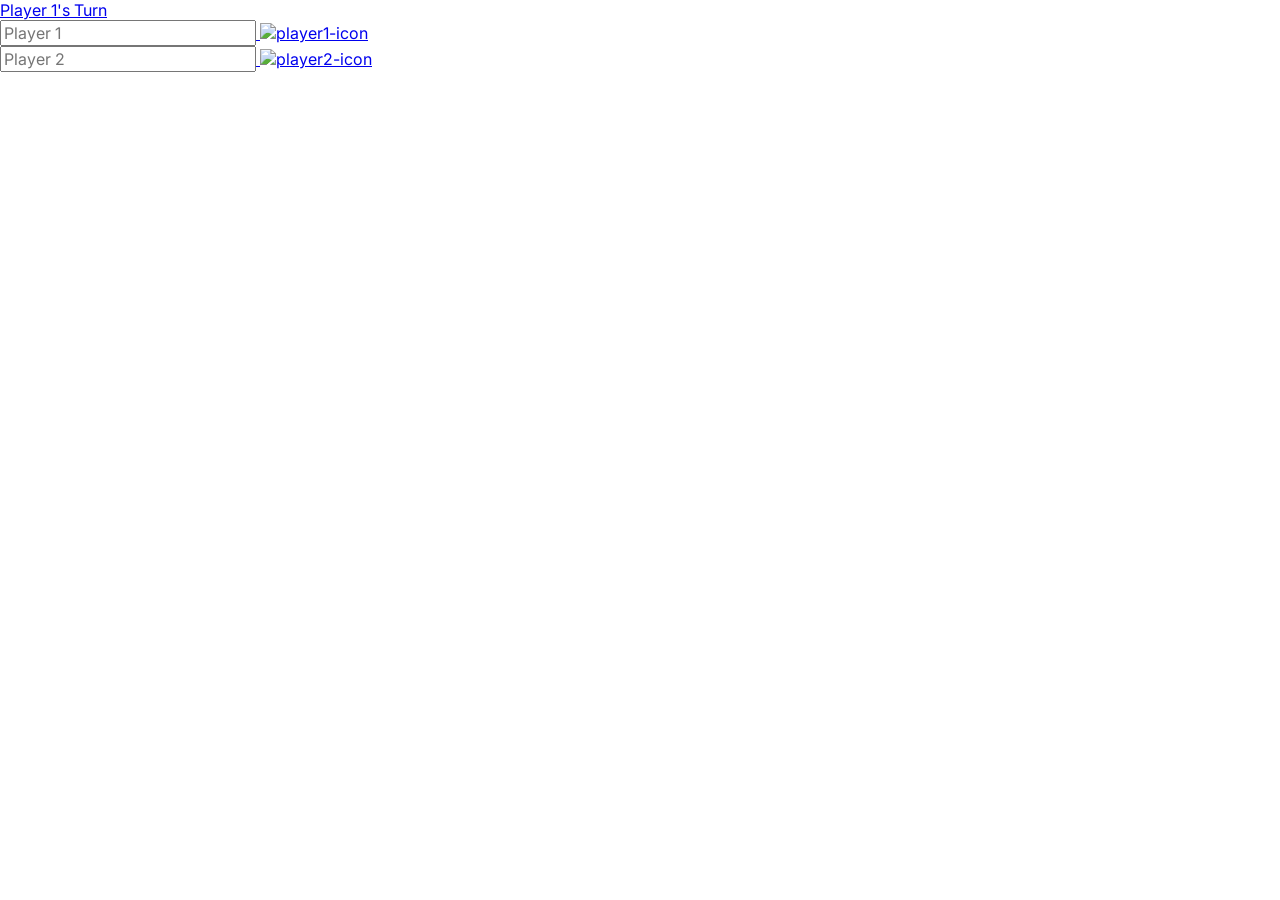
==== main.html @ ab5ca29b "First commit" ====
<!DOCTYPE html>
<html lang="en">
<head>
    <meta charset="UTF-8">
    <meta name="viewport" content="width=device-width, initial-scale=1.0">
    <link rel="stylesheet" href="css/fontello.css">
    <link rel="stylesheet" href="css/style.css">
    <link rel="preconnect" href="https://fonts.googleapis.com">
    <link rel="preconnect" href="https://fonts.gstatic.com" crossorigin>
    <link href="https://fonts.googleapis.com/css2?family=Inter:wght@100..900&display=swap" rel="stylesheet">
    <link rel="icon" href="img/favicon.png" type="image/x-icon">
    <script src="script.js" defer></script>
    <title>Tic-tac-toe</title>
</head>
<body>
    <div class="credits"><a href="https://github.com/luciavu/tic-tac-toe" target="_blank"><i class="icon-github-circled"></i></div>
    <header>
        <div id="game-state">Player 1's Turn</div>
    </header>
    <main>
        <section id="player1">
            <input type="text" placeholder="Player 1" id="player1-name">
            <img src="" alt="player1-icon">
        </section>
        <section id="gameboard">
            <div class="grid">
                <div class="cell" data-index="0"></div>
                <div class="cell" data-index="1"></div>
                <div class="cell" data-index="2"></div>
                <div class="cell" data-index="3"></div>
                <div class="cell" data-index="4"></div>
                <div class="cell" data-index="5"></div>
                <div class="cell" data-index="6"></div>
                <div class="cell" data-index="7"></div>
                <div class="cell" data-index="8"></div>
            </div>
        </section>
        <section id="player2">
            <input type="text" placeholder="Player 2" id="player2-name">
            <img src="" alt="player2-icon">
        </section>
    </main>
</body>
</html>
---- css/style.css ----
* {
    font-family: Inter, Arial, Cambria;
    font-size: 16px;
    box-sizing: border-box;
}

body {
    margin: 0;
}
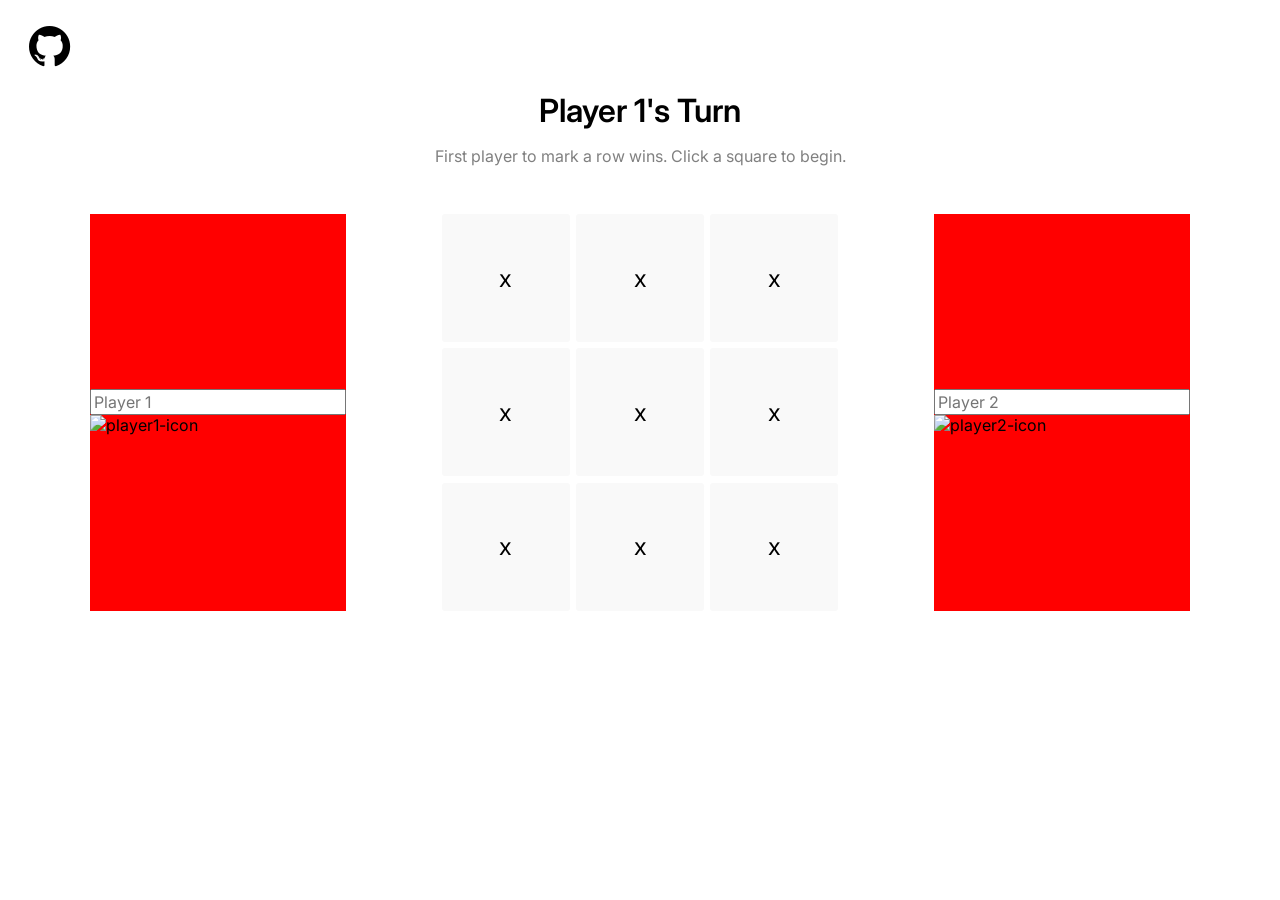
==== commit 35ca4346: "Add base design" ====
--- a/main.html
+++ b/main.html
@@ -13,31 +13,32 @@
     <title>Tic-tac-toe</title>
 </head>
 <body>
-    <div class="credits"><a href="https://github.com/luciavu/tic-tac-toe" target="_blank"><i class="icon-github-circled"></i></div>
+    <div class="credits"><a href="https://github.com/luciavu/tic-tac-toe" target="_blank"><i class="icon-github-circled"></i></a></div>
     <header>
         <div id="game-state">Player 1's Turn</div>
+        <div class="rules">First player to mark a row wins. Click a square to begin. </div>    
     </header>
     <main>
-        <section id="player1">
+        <section id="player1" class="player">
             <input type="text" placeholder="Player 1" id="player1-name">
-            <img src="" alt="player1-icon">
+            <img src="img/player1-idle.jpeg" alt="player1-icon">
         </section>
         <section id="gameboard">
             <div class="grid">
-                <div class="cell" data-index="0"></div>
-                <div class="cell" data-index="1"></div>
-                <div class="cell" data-index="2"></div>
-                <div class="cell" data-index="3"></div>
-                <div class="cell" data-index="4"></div>
-                <div class="cell" data-index="5"></div>
-                <div class="cell" data-index="6"></div>
-                <div class="cell" data-index="7"></div>
-                <div class="cell" data-index="8"></div>
+                <div class="cell" data-index="0">x</div>
+                <div class="cell" data-index="1">x</div>
+                <div class="cell" data-index="2">x</div>
+                <div class="cell" data-index="3">x</div>
+                <div class="cell" data-index="4">x</div>
+                <div class="cell" data-index="5">x</div>
+                <div class="cell" data-index="6">x</div>
+                <div class="cell" data-index="7">x</div>
+                <div class="cell" data-index="8">x</div>
             </div>
         </section>
-        <section id="player2">
+        <section id="player2" class="player">
             <input type="text" placeholder="Player 2" id="player2-name">
-            <img src="" alt="player2-icon">
+            <img src="img/player2-idle.jpeg" alt="player2-icon" class="player2-icon">
         </section>
     </main>
 </body>
--- a/css/fontello.css
+++ b/css/fontello.css
@@ -0,0 +1,60 @@
+@font-face {
+  font-family: 'fontello';
+  src: url('../font/fontello.eot?93785398');
+  src: url('../font/fontello.eot?93785398#iefix') format('embedded-opentype'),
+       url('../font/fontello.woff2?93785398') format('woff2'),
+       url('../font/fontello.woff?93785398') format('woff'),
+       url('../font/fontello.ttf?93785398') format('truetype'),
+       url('../font/fontello.svg?93785398#fontello') format('svg');
+  font-weight: normal;
+  font-style: normal;
+}
+/* Chrome hack: SVG is rendered more smooth in Windozze. 100% magic, uncomment if you need it. */
+/* Note, that will break hinting! In other OS-es font will be not as sharp as it could be */
+/*
+@media screen and (-webkit-min-device-pixel-ratio:0) {
+  @font-face {
+    font-family: 'fontello';
+    src: url('../font/fontello.svg?93785398#fontello') format('svg');
+  }
+}
+*/
+[class^="icon-"]:before, [class*=" icon-"]:before {
+  font-family: "fontello";
+  font-style: normal;
+  font-weight: normal;
+  speak: never;
+
+  display: inline-block;
+  text-decoration: inherit;
+  width: 1em;
+  margin-right: .2em;
+  text-align: center;
+  /* opacity: .8; */
+
+  /* For safety - reset parent styles, that can break glyph codes*/
+  font-variant: normal;
+  text-transform: none;
+
+  /* fix buttons height, for twitter bootstrap */
+  line-height: 1em;
+
+  /* Animation center compensation - margins should be symmetric */
+  /* remove if not needed */
+  margin-left: .2em;
+
+  /* you can be more comfortable with increased icons size */
+  /* font-size: 120%; */
+
+  /* Font smoothing. That was taken from TWBS */
+  -webkit-font-smoothing: antialiased;
+  -moz-osx-font-smoothing: grayscale;
+
+  /* Uncomment for 3D effect */
+  /* text-shadow: 1px 1px 1px rgba(127, 127, 127, 0.3); */
+}
+
+.icon-pencil:before { content: '\e800'; } /* '' */
+.icon-cancel-2:before { content: '\e802'; } /* '' */
+.icon-github-circled:before { content: '\f09b'; } /* '' */
+.icon-circle-empty:before { content: '\f10c'; } /* '' */
--- a/css/style.css
+++ b/css/style.css
@@ -6,4 +6,74 @@
 
 body {
     margin: 0;
+}
+
+img {
+    max-width: 10rem;
+}
+
+a {
+    text-decoration: none;
+    color: black;
+}
+
+.credits {
+    padding: 1rem;
+}
+
+.icon-github-circled {
+    font-size: 3rem;
+}
+
+.player2-icon {
+    max-width: 8rem;
+}
+
+header {
+    display: flex;
+    width: 100%;
+    flex-direction: column;
+    justify-content: center;
+    align-items: center;
+}
+
+#game-state {
+    font-size: 2rem;
+    font-weight: 600;
+}
+.rules {
+    padding-top: 1rem;
+    color:grey
+}
+
+main {
+    display: flex;
+    justify-content: center;
+    padding-top: 3rem;
+    gap: 6rem;
+
+}
+
+.grid {
+    display: grid;
+    grid-template-columns: repeat(3, 8rem);
+    grid-template-rows: repeat(3, 8rem);
+    gap: 0.4rem;  
+}
+
+.cell {
+    background-color: #f9f9f9;   
+    border-radius: 0.2rem;
+    display: flex;
+    justify-content: center;
+    align-items: center;
+    font-size: 1.5rem;
+    cursor: pointer;
+}
+
+.player {
+    display: flex;
+    flex-direction: column;
+    background-color: red;
+    justify-content: center;
 }
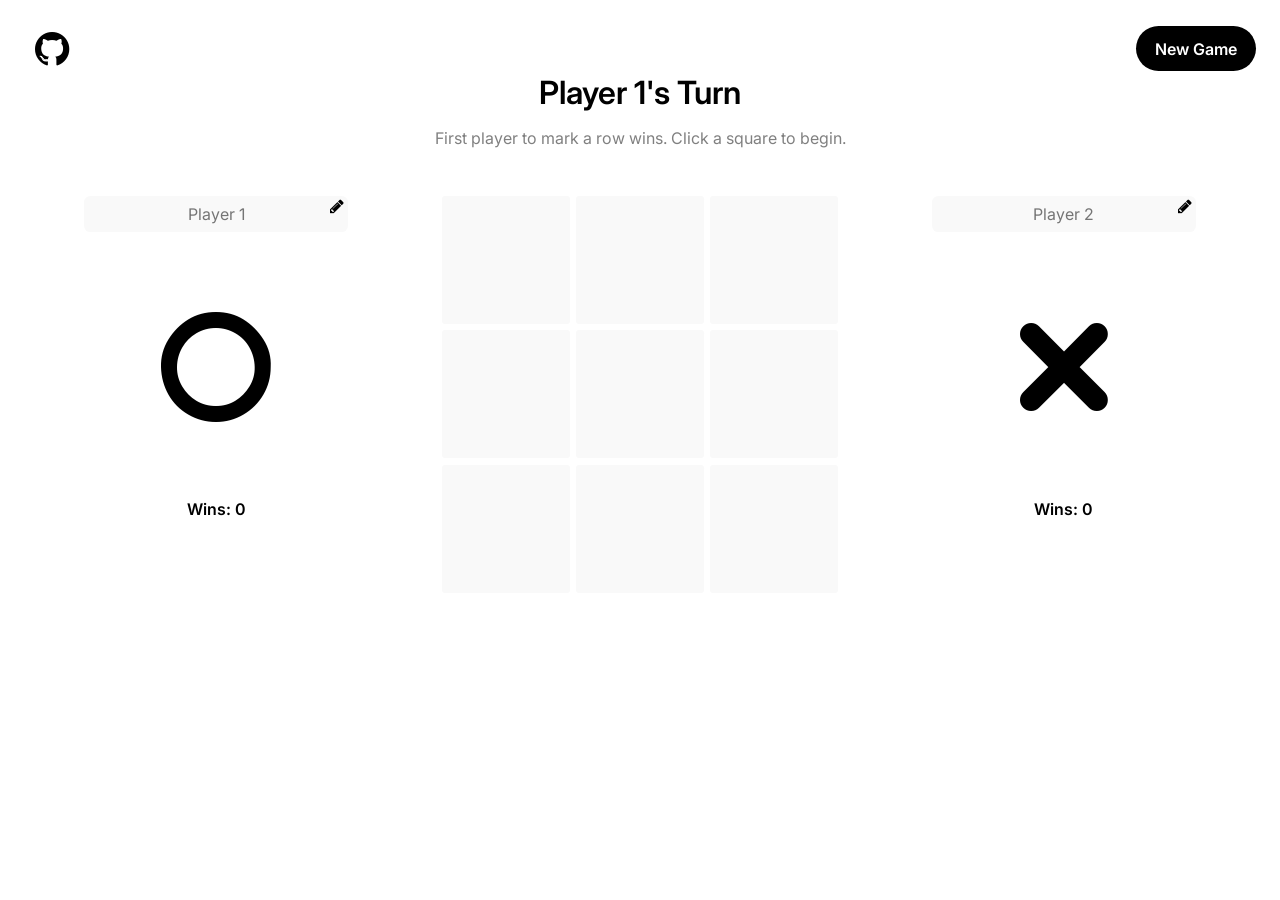
==== commit 01843f6b: "Move event listeners to JS" ====
--- a/main.html
+++ b/main.html
@@ -10,36 +10,42 @@
     <link href="https://fonts.googleapis.com/css2?family=Inter:wght@100..900&display=swap" rel="stylesheet">
     <link rel="icon" href="img/favicon.png" type="image/x-icon">
     <script src="script.js" defer></script>
-    <title>Tic-tac-toe</title>
+    <title>Tic Tac Toe</title>
 </head>
 <body>
-    <div class="credits"><a href="https://github.com/luciavu/tic-tac-toe" target="_blank"><i class="icon-github-circled"></i></a></div>
+    <div class="menu">
+        <a href="https://github.com/luciavu/tic-tac-toe" target="_blank">
+            <i class="icon-github-circled"></i>
+        </a>
+        <button onclick="newGame();">New Game</button>
+    </div>
+    
     <header>
         <div id="game-state">Player 1's Turn</div>
         <div class="rules">First player to mark a row wins. Click a square to begin. </div>    
     </header>
     <main>
         <section id="player1" class="player">
-            <input type="text" placeholder="Player 1" id="player1-name">
-            <img src="img/player1-idle.jpeg" alt="player1-icon">
+            <div class="input-container">
+                <i class="icon-pencil"></i>
+                <input type="text" placeholder="Player 1" id="player1-name">
+            </div>
+            <i class="icon-circle-empty"></i>
+            <div class="player1-stats stats">Wins: 0</div> 
         </section>
         <section id="gameboard">
-            <div class="grid">
-                <div class="cell" data-index="0">x</div>
-                <div class="cell" data-index="1">x</div>
-                <div class="cell" data-index="2">x</div>
-                <div class="cell" data-index="3">x</div>
-                <div class="cell" data-index="4">x</div>
-                <div class="cell" data-index="5">x</div>
-                <div class="cell" data-index="6">x</div>
-                <div class="cell" data-index="7">x</div>
-                <div class="cell" data-index="8">x</div>
+            <div class="grid" id="grid">
             </div>
         </section>
         <section id="player2" class="player">
-            <input type="text" placeholder="Player 2" id="player2-name">
-            <img src="img/player2-idle.jpeg" alt="player2-icon" class="player2-icon">
+            <div class="input-container">
+                <i class="icon-pencil"></i>
+                <input type="text" placeholder="Player 2" id="player2-name"> 
+            </div>
+            <i class="icon-cancel-2"></i>
+            <div class="player2-stats stats">Wins: 0</div> 
         </section>
     </main>
+    <footer></footer>
 </body>
 </html>
--- a/css/style.css
+++ b/css/style.css
@@ -17,16 +17,27 @@
     color: black;
 }
 
-.credits {
-    padding: 1rem;
+.menu {
+    padding: 1.5rem;
+    padding-bottom: 0rem;
+    display: flex;
+    align-items: center;
+    justify-content: space-between;
+}
+
+.menu button {
+    background-color: black;
+    border-radius: 2rem;
+    border: none;
+    color: white;
+    padding: 0.8rem 1.2rem;
+    font-weight: 600;
+    left: 0;
+    cursor: pointer;
 }
 
 .icon-github-circled {
-    font-size: 3rem;
-}
-
-.player2-icon {
-    max-width: 8rem;
+    font-size: 2.5rem;
 }
 
 header {
@@ -50,7 +61,7 @@
     display: flex;
     justify-content: center;
     padding-top: 3rem;
-    gap: 6rem;
+    gap: 5rem;
 
 }
 
@@ -74,6 +85,38 @@
 .player {
     display: flex;
     flex-direction: column;
-    background-color: red;
-    justify-content: center;
+    align-items: center;
+}
+
+.player i {
+    padding: 3.5rem;
+    font-size: 8rem;
+}
+
+.player .edit {
+    font-size: 1rem;
+}
+
+.player input {
+    border: none;
+    background-color: #f9f9f9;
+    padding: 0.5rem;
+    border-radius: 0.4rem;
+    text-align: center;
+}
+
+.player .stats {
+    font-weight: 600;
+}
+
+.input-container {
+    position: relative;
+}
+
+.input-container i {
+    font-size: 1rem;
+    position: absolute;
+    right: 0;
+    top: 0;
+    padding: 0;
 }
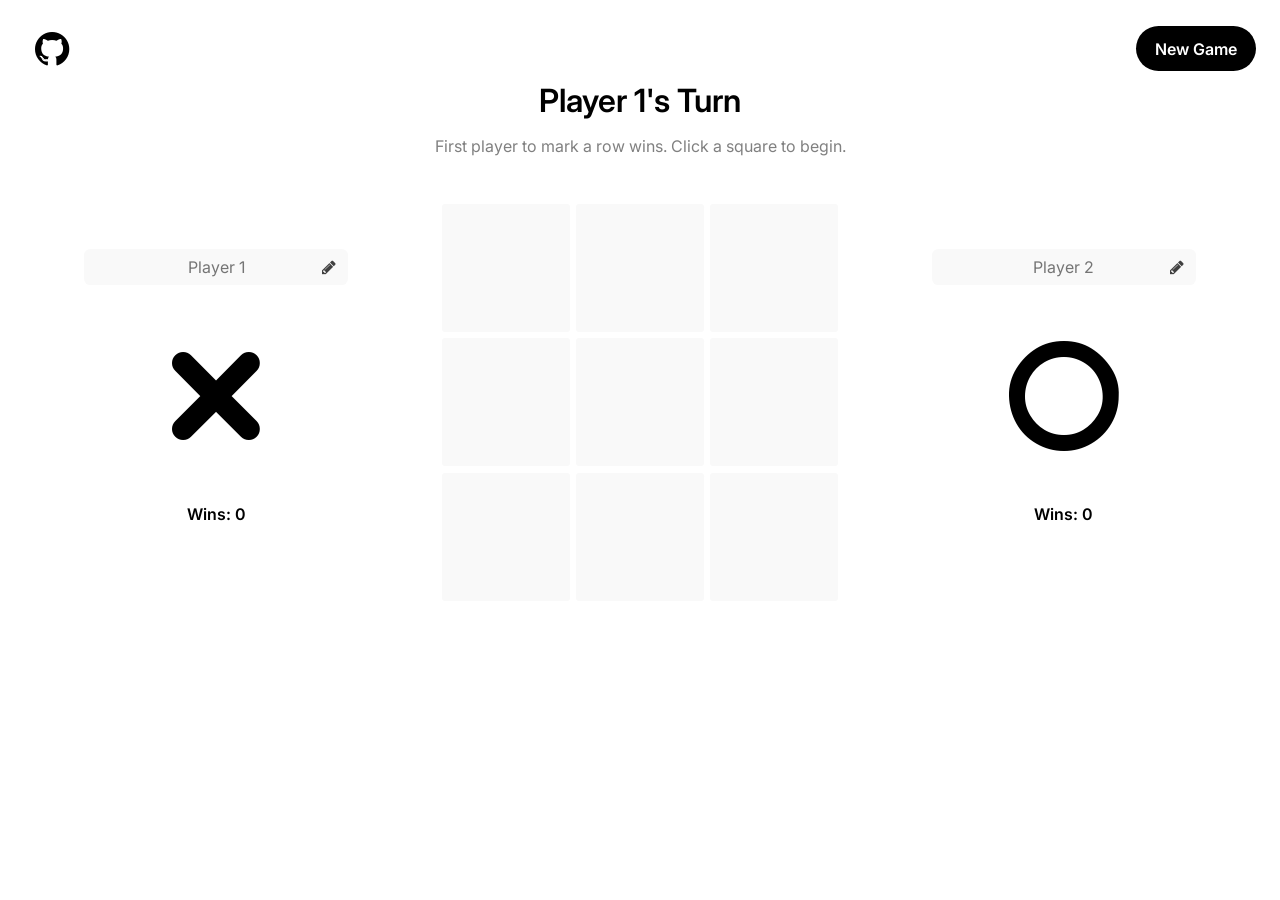
==== commit c0599e24: "Swapped player icons" ====
--- a/main.html
+++ b/main.html
@@ -8,7 +8,6 @@
     <link rel="preconnect" href="https://fonts.googleapis.com">
     <link rel="preconnect" href="https://fonts.gstatic.com" crossorigin>
     <link href="https://fonts.googleapis.com/css2?family=Inter:wght@100..900&display=swap" rel="stylesheet">
-    <link rel="icon" href="img/favicon.png" type="image/x-icon">
     <script src="script.js" defer></script>
     <title>Tic Tac Toe</title>
 </head>
@@ -17,7 +16,7 @@
         <a href="https://github.com/luciavu/tic-tac-toe" target="_blank">
             <i class="icon-github-circled"></i>
         </a>
-        <button onclick="newGame();">New Game</button>
+        <button id="newGamebtn">New Game</button>
     </div>
     
     <header>
@@ -28,9 +27,9 @@
         <section id="player1" class="player">
             <div class="input-container">
                 <i class="icon-pencil"></i>
-                <input type="text" placeholder="Player 1" id="player1-name">
+                <input type="text" placeholder="Player 1" id="player1-name" class="X">
             </div>
-            <i class="icon-circle-empty"></i>
+            <i class="icon-cancel-2"></i>
             <div class="player1-stats stats">Wins: 0</div> 
         </section>
         <section id="gameboard">
@@ -40,9 +39,9 @@
         <section id="player2" class="player">
             <div class="input-container">
                 <i class="icon-pencil"></i>
-                <input type="text" placeholder="Player 2" id="player2-name"> 
+                <input type="text" placeholder="Player 2" id="player2-name" class="O"> 
             </div>
-            <i class="icon-cancel-2"></i>
+            <i class="icon-circle-empty"></i>
             <div class="player2-stats stats">Wins: 0</div> 
         </section>
     </main>
--- a/css/style.css
+++ b/css/style.css
@@ -8,8 +8,72 @@
     margin: 0;
 }
 
-img {
-    max-width: 10rem;
+@media only screen and (min-width: 2000px) {
+    * {
+        font-size: 24px;
+    }
+}
+
+@media only screen and (max-width: 1130px) {
+
+    body main {
+        grid-template-columns: 1fr 1fr;
+        grid-template-rows: auto auto;
+    };
+
+    main #player1 {
+        grid-row: 2;
+        grid-column: 1;
+    }
+
+    main #player2 {
+        grid-row: 2;
+        grid-column: 2;
+    }
+
+    main #gameboard {
+        grid-row: 1;
+        grid-column: 1 / 3;
+        justify-self: center;
+    }
+
+    body .menu {
+        padding-bottom: 2rem;
+    }
+}
+
+@media only screen and (max-width: 750px) {
+    * {
+        font-size: 12px;
+    }
+}
+
+@media only screen and (max-width: 500px) {
+
+    .player .input-container {
+        position: relative;
+        margin: 0 auto;
+        width: 70%;
+
+    }
+    .player .input-container input {
+        width: 100%;
+    }
+
+    .player .input-container i {
+        right: 0.3rem;
+        top: 0.4rem;
+    }
+    .player .icon-circle-empty, .player .icon-cancel-2 {
+        font-size: 3rem;
+        padding: 2rem 2rem;
+    }
+}
+
+@media only screen and (max-width: 350px) {
+    * {
+        font-size: 10px;
+    }
 }
 
 a {
@@ -19,7 +83,7 @@
 
 .menu {
     padding: 1.5rem;
-    padding-bottom: 0rem;
+    padding-bottom: 0.5rem;
     display: flex;
     align-items: center;
     justify-content: space-between;
@@ -58,11 +122,20 @@
 }
 
 main {
-    display: flex;
+    display: grid;
+    grid-template-columns: 3;
+    grid-template-rows: 1;
     justify-content: center;
     padding-top: 3rem;
     gap: 5rem;
-
+}
+
+#player1 {
+    grid-column: 1;
+}
+
+#player2{
+    grid-column: 3;
 }
 
 .grid {
@@ -86,10 +159,11 @@
     display: flex;
     flex-direction: column;
     align-items: center;
+    justify-content: center;
 }
 
 .player i {
-    padding: 3.5rem;
+    padding: 2rem 3.5rem;
     font-size: 8rem;
 }
 
@@ -103,10 +177,12 @@
     padding: 0.5rem;
     border-radius: 0.4rem;
     text-align: center;
+    cursor: pointer;
 }
 
 .player .stats {
     font-weight: 600;
+    padding-bottom: 2rem;
 }
 
 .input-container {
@@ -116,7 +192,13 @@
 .input-container i {
     font-size: 1rem;
     position: absolute;
-    right: 0;
-    top: 0;
+    right: 0.5rem;
+    top: 0.5rem;
     padding: 0;
+    color: rgb(64, 64, 64);
+    cursor: pointer;
+}
+
+footer {
+    height: 2rem;
 }
